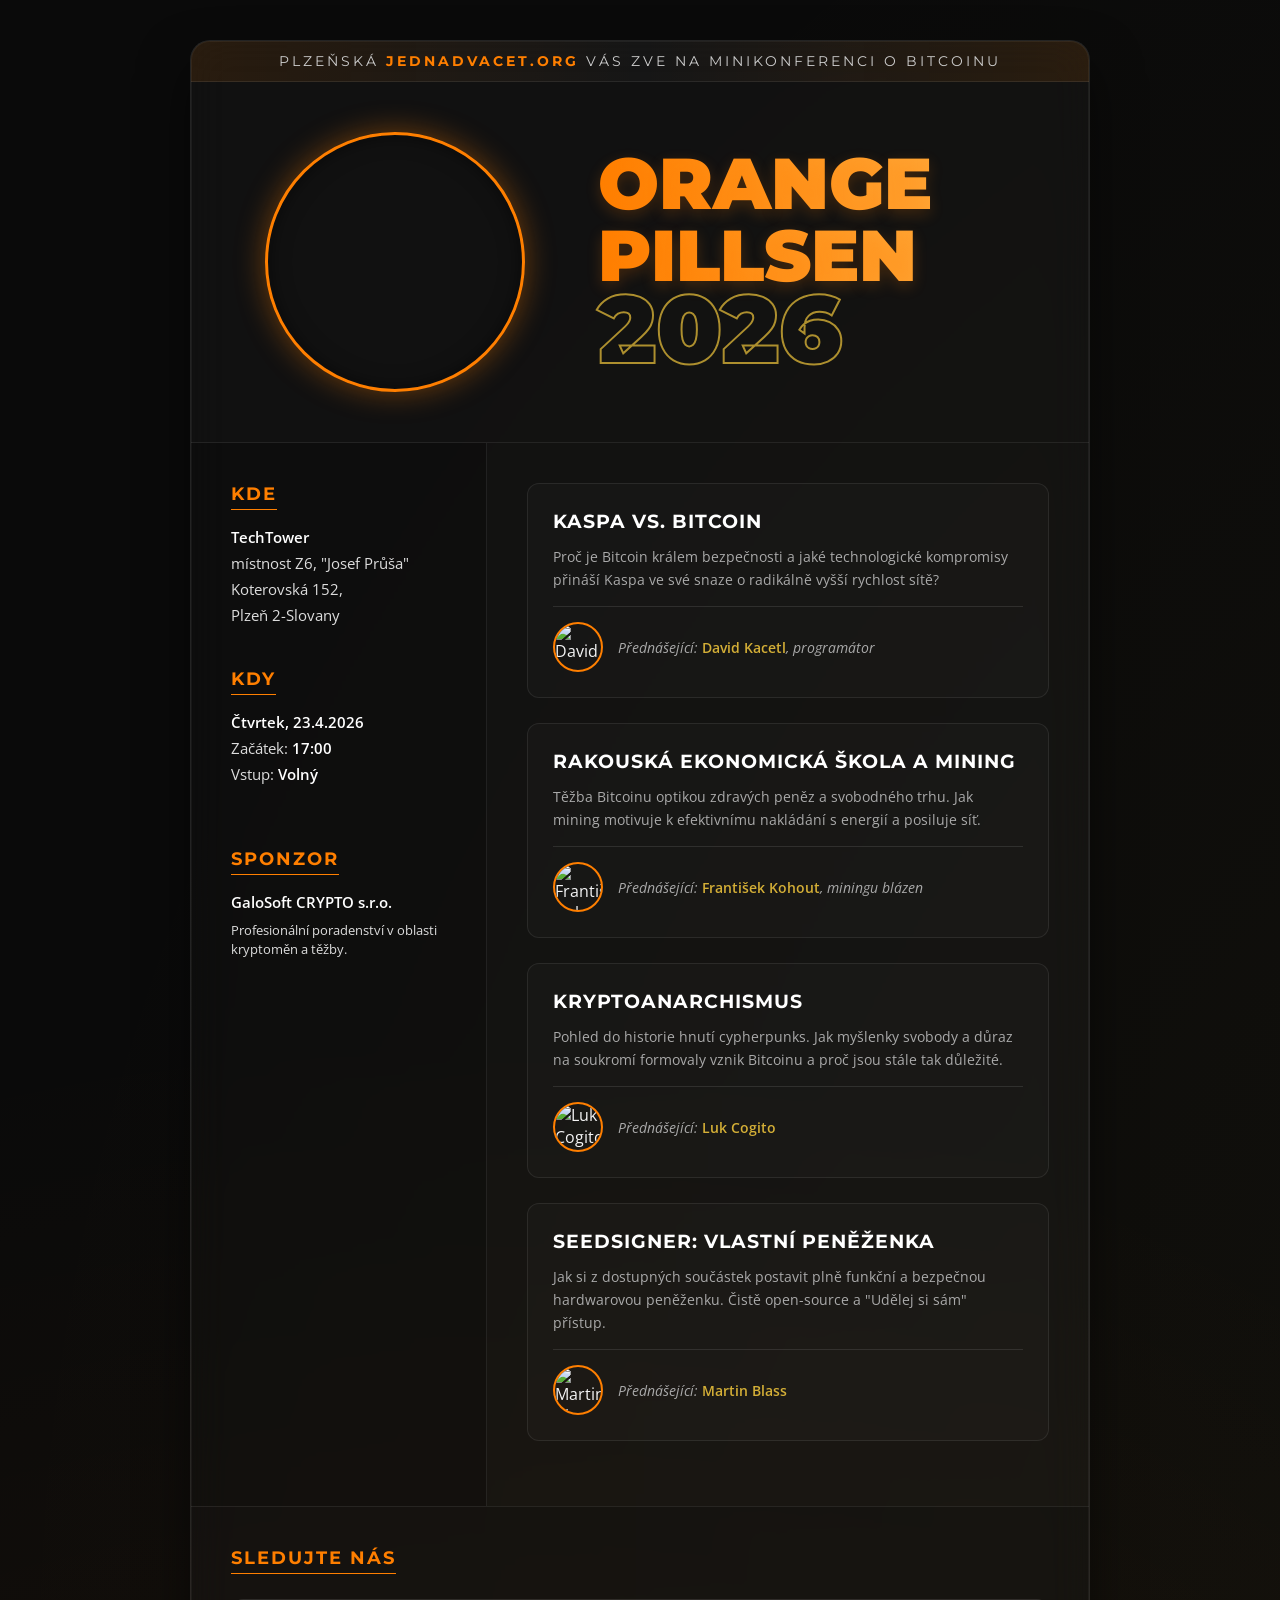
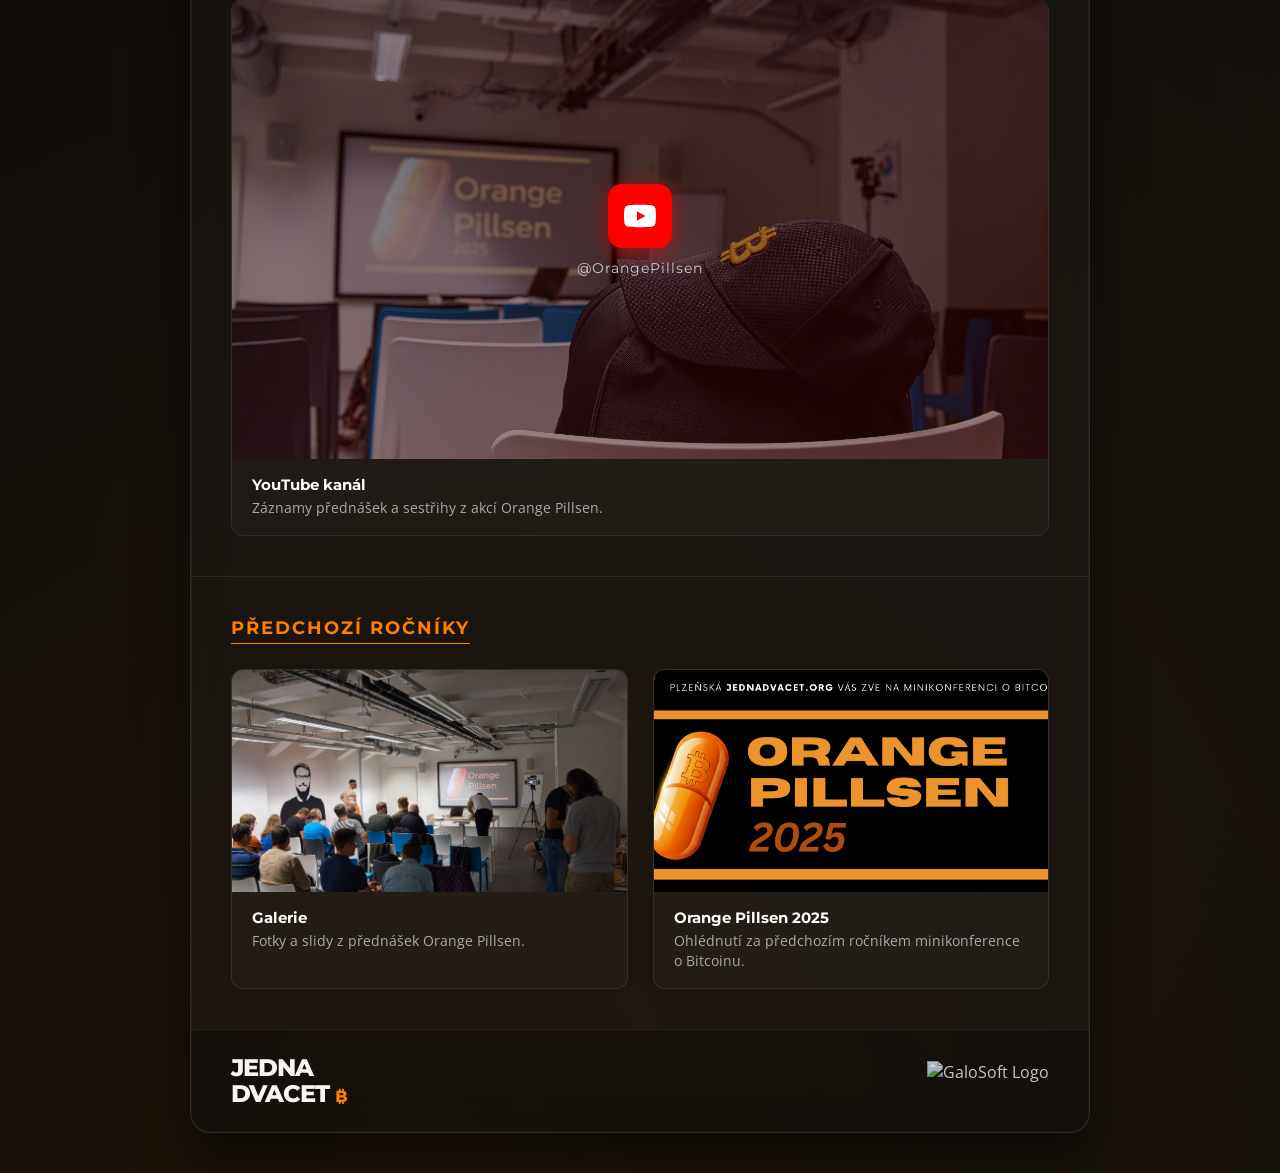
==== index.html @ 7982386f "fix typo in session title: "KASPA V.S. BITCOIN" -> "KASPA VS. BITCOIN"" ====
<!DOCTYPE html>
<html lang="cs">

<head>
    <meta charset="UTF-8">
    <meta name="viewport" content="width=device-width, initial-scale=1.0">
    <title>Orange Pillsen 2026</title>
    <link
        href="https://fonts.googleapis.com/css2?family=Montserrat:wght@400;700;800;900&family=Open+Sans:wght@400;600&display=swap"
        rel="stylesheet">
    <style>
        * {
            box-sizing: border-box;
            margin: 0;
            padding: 0;
        }

        :root {
            --bg-dark: #0a0a0a;
            --accent-orange: #FF7F00;
            --accent-glow: rgba(255, 127, 0, 0.4);
            --accent-gold: #D4AF37;
            --text-light: #f5f5f5;
            --text-muted: #aaaaaa;
            --glass-bg: rgba(255, 255, 255, 0.03);
            --glass-border: rgba(255, 255, 255, 0.08);
        }

        body {
            font-family: 'Open Sans', sans-serif;
            background-color: var(--bg-dark);
            color: var(--text-light);
            display: flex;
            justify-content: center;
            align-items: center;
            min-height: 100vh;
            /* Jemný animovaný background */
            background: radial-gradient(circle at 15% 50%, rgba(255, 127, 0, 0.08), transparent 50%),
                radial-gradient(circle at 85% 30%, rgba(212, 175, 55, 0.05), transparent 50%),
                var(--bg-dark);
            background-size: 200% 200%;
            animation: bg-shift 15s ease infinite alternate;
        }

        @keyframes bg-shift {
            0% {
                background-position: 0% 50%;
            }

            100% {
                background-position: 100% 50%;
            }
        }

        /* Kontejner s plynulým nástupem */
        .poster-container {
            width: 100%;
            max-width: 900px;
            margin: 40px 20px;
            background: var(--glass-bg);
            backdrop-filter: blur(20px);
            -webkit-backdrop-filter: blur(20px);
            border: 1px solid var(--glass-border);
            border-radius: 20px;
            box-shadow: 0 25px 50px rgba(0, 0, 0, 0.5), 0 0 0 1px rgba(255, 255, 255, 0.05) inset;
            overflow: hidden;
            animation: fade-in-up 1s cubic-bezier(0.16, 1, 0.3, 1) both;
        }

        @keyframes fade-in-up {
            from {
                opacity: 0;
                transform: translateY(30px);
            }

            to {
                opacity: 1;
                transform: translateY(0);
            }
        }

        /* --- HLAVIČKA --- */
        .top-bar {
            background: linear-gradient(90deg, rgba(255, 127, 0, 0.1) 0%, rgba(255, 255, 255, 0.02) 50%, rgba(255, 127, 0, 0.1) 100%);
            border-bottom: 1px solid var(--glass-border);
            text-align: center;
            padding: 12px 0;
            font-family: 'Montserrat', sans-serif;
            font-size: 0.85rem;
            letter-spacing: 3px;
            text-transform: uppercase;
            color: #ccc;
        }

        .top-bar strong {
            color: var(--accent-orange);
        }

        /* --- HERO SECTIONS --- */
        .hero-section {
            padding: 50px 40px;
            display: flex;
            align-items: center;
            position: relative;
            border-bottom: 1px solid var(--glass-border);
        }

        .hero-logo {
            flex: 0 0 40%;
            display: flex;
            justify-content: center;
            position: relative;
        }

        .hero-logo video {
            width: 100%;
            max-width: 260px;
            aspect-ratio: 1;
            border-radius: 50%;
            /* Kruhové video působí luxusněji */
            border: 3px solid var(--accent-orange);
            object-fit: cover;
            box-shadow: 0 0 30px var(--accent-glow), inset 0 0 20px rgba(0, 0, 0, 0.5);
            animation: pulse-glow 3s infinite alternate;
        }

        @keyframes pulse-glow {
            0% {
                box-shadow: 0 0 20px rgba(255, 127, 0, 0.3);
            }

            100% {
                box-shadow: 0 0 40px rgba(255, 127, 0, 0.6);
            }
        }

        .hero-text {
            flex: 0 0 60%;
            padding-left: 40px;
        }

        .hero-text h1 {
            font-family: 'Montserrat', sans-serif;
            font-size: 4.5rem;
            font-weight: 900;
            line-height: 1;
            text-transform: uppercase;
            background: linear-gradient(to right, #FF7F00, #ffb347);
            -webkit-background-clip: text;
            -webkit-text-fill-color: transparent;
            text-shadow: 0px 5px 15px rgba(255, 127, 0, 0.2);
            margin-bottom: -10px;
        }

        .hero-text h2 {
            font-family: 'Montserrat', sans-serif;
            font-size: 6rem;
            font-weight: 900;
            color: transparent;
            -webkit-text-stroke: 2px var(--accent-gold);
            line-height: 1;
            opacity: 0.8;
        }

        /* --- OBSAH --- */
        .content-section {
            display: flex;
            padding: 0;
        }

        /* --- LEVÝ SLOUPEC --- */
        .sidebar {
            flex: 0 0 33%;
            padding: 40px;
            background: rgba(0, 0, 0, 0.2);
            border-right: 1px solid var(--glass-border);
        }

        .info-block {
            margin-bottom: 40px;
        }

        .info-block h3 {
            font-family: 'Montserrat', sans-serif;
            font-size: 1.1rem;
            color: var(--accent-orange);
            letter-spacing: 2px;
            margin-bottom: 15px;
            display: inline-block;
            border-bottom: 1px solid var(--accent-orange);
            padding-bottom: 5px;
        }

        .info-block p {
            font-size: 0.95rem;
            line-height: 1.7;
            color: #ddd;
        }

        .info-block strong {
            color: #fff;
            font-weight: 600;
        }

        /* --- PRAVÝ SLOUPEC --- */
        .main-content {
            flex: 0 0 67%;
            padding: 40px;
        }

        .session {
            background: rgba(255, 255, 255, 0.02);
            border: 1px solid var(--glass-border);
            border-radius: 12px;
            padding: 25px;
            margin-bottom: 25px;
            display: flex;
            align-items: flex-start;
            transition: transform 0.3s ease, background 0.3s ease, box-shadow 0.3s ease;
            cursor: default;
        }

        .session:hover {
            transform: translateY(-5px);
            background: rgba(255, 255, 255, 0.05);
            box-shadow: 0 10px 20px rgba(0, 0, 0, 0.3), 0 0 15px rgba(255, 127, 0, 0.1);
        }

        .session-text-content {
            flex: 1;
        }

        .session-text-content h3 {
            font-family: 'Montserrat', sans-serif;
            font-size: 1.2rem;
            color: #fff;
            letter-spacing: 1px;
            margin-bottom: 12px;
        }

        .session-text-content p {
            font-size: 0.9rem;
            line-height: 1.6;
            color: var(--text-muted);
            margin-bottom: 15px;
        }

        .speaker-info {
            display: flex;
            align-items: center;
            justify-content: flex-start;
            border-top: 1px solid rgba(255, 255, 255, 0.1);
            padding-top: 15px;
        }

        .speaker-portrait {
            width: 50px;
            height: 50px;
            border-radius: 50%;
            object-fit: cover;
            border: 2px solid var(--accent-orange);
            margin-right: 15px;
        }

        .speaker-text {
            font-size: 0.85rem;
            color: #aaa;
            font-style: italic;
        }

        .speaker-text strong {
            font-style: normal;
            color: var(--accent-gold);
            font-weight: 600;
        }

        /* --- GALERIE --- */
        .gallery-section {
            border-top: 1px solid var(--glass-border);
            padding: 40px;
            background: rgba(0, 0, 0, 0.15);
        }

        .gallery-section h3 {
            font-family: 'Montserrat', sans-serif;
            font-size: 1.1rem;
            color: var(--accent-orange);
            letter-spacing: 2px;
            text-transform: uppercase;
            margin-bottom: 25px;
            display: inline-block;
            border-bottom: 1px solid var(--accent-orange);
            padding-bottom: 5px;
        }

        .gallery-grid {
            display: flex;
            gap: 25px;
            align-items: stretch;
            flex-wrap: wrap;
        }

        .gallery-card {
            flex: 1;
            min-width: 220px;
            background: rgba(255, 255, 255, 0.03);
            border: 1px solid var(--glass-border);
            border-radius: 12px;
            overflow: hidden;
            text-decoration: none;
            color: inherit;
            transition: transform 0.3s ease, box-shadow 0.3s ease, background 0.3s ease;
            display: flex;
            flex-direction: column;
        }

        .gallery-card:hover {
            transform: translateY(-5px);
            background: rgba(255, 255, 255, 0.06);
            box-shadow: 0 10px 25px rgba(0, 0, 0, 0.4), 0 0 15px rgba(255, 127, 0, 0.15);
        }

        .gallery-card-img {
            width: 100%;
            aspect-ratio: 16/9;
            object-fit: cover;
            object-position: top;
            display: block;
        }

        .gallery-card-link {
            width: 100%;
            aspect-ratio: 16/9;
            background: linear-gradient(135deg, #0a1a00 0%, #1a3300 100%);
            display: flex;
            flex-direction: column;
            justify-content: center;
            align-items: center;
            gap: 12px;
        }

        .gallery-icon {
            width: 64px;
            height: 64px;
            background: var(--accent-orange);
            border-radius: 14px;
            display: flex;
            justify-content: center;
            align-items: center;
            box-shadow: 0 4px 20px var(--accent-glow);
            transition: transform 0.3s, box-shadow 0.3s;
        }

        .gallery-card:hover .gallery-icon {
            transform: scale(1.1);
            box-shadow: 0 6px 28px rgba(255, 127, 0, 0.6);
        }

        .gallery-icon svg {
            width: 32px;
            height: 32px;
            fill: #fff;
        }

        .gallery-label {
            font-family: 'Montserrat', sans-serif;
            font-size: 0.85rem;
            color: #ccc;
            letter-spacing: 1px;
        }

        .gallery-card-yt {
            width: 100%;
            aspect-ratio: 16/9;
            background: linear-gradient(135deg, #1a0000 0%, #3a0000 100%);
            display: flex;
            flex-direction: column;
            justify-content: center;
            align-items: center;
            gap: 12px;
            position: relative;
            overflow: hidden;
        }

        .gallery-card-yt::before {
            content: "";
            position: absolute;
            top: 0;
            left: 0;
            width: 100%;
            height: 100%;
            background-image: url('2025/galerie/signal-2025-09-18-19-56-55-040-5.jpg');
            background-size: cover;
            background-position: center;
            opacity: 0.5;
            z-index: 0;
        }

        .gallery-card-yt > * {
            position: relative;
            z-index: 1;
        }

        .yt-icon {
            width: 64px;
            height: 64px;
            background: #FF0000;
            border-radius: 14px;
            display: flex;
            justify-content: center;
            align-items: center;
            box-shadow: 0 4px 20px rgba(255, 0, 0, 0.5);
            transition: transform 0.3s, box-shadow 0.3s;
        }

        .gallery-card:hover .yt-icon {
            transform: scale(1.1);
            box-shadow: 0 6px 28px rgba(255, 0, 0, 0.7);
        }

        .yt-icon svg {
            width: 32px;
            height: 32px;
            fill: #fff;
        }

        .yt-handle {
            font-family: 'Montserrat', sans-serif;
            font-size: 0.85rem;
            color: #ccc;
            letter-spacing: 1px;
        }

        .gallery-card-body {
            padding: 16px 20px;
            flex: 1;
        }

        .gallery-card-body p {
            font-size: 0.85rem;
            color: var(--text-muted);
            line-height: 1.5;
        }

        .gallery-card-body strong {
            font-family: 'Montserrat', sans-serif;
            font-size: 0.95rem;
            color: #fff;
            display: block;
            margin-bottom: 4px;
        }

        /* --- PATIČKA --- */
        .footer {
            background: rgba(0, 0, 0, 0.4);
            border-top: 1px solid var(--glass-border);
            padding: 25px 40px;
            display: flex;
            justify-content: space-between;
            align-items: center;
        }

        .footer-logo-text {
            font-family: 'Montserrat', sans-serif;
            font-weight: 800;
            font-size: 1.5rem;
            letter-spacing: -1px;
            line-height: 1.1;
        }

        .sponsor-logo {
            height: 40px;
            opacity: 0.8;
            transition: opacity 0.3s;
        }

        .sponsor-logo:hover {
            opacity: 1;
            filter: drop-shadow(0 0 5px rgba(255, 255, 255, 0.5));
        }

        @media (max-width: 768px) {
            .content-section {
                flex-direction: column;
            }

            .hero-section {
                flex-direction: column;
                text-align: center;
            }

            .hero-logo {
                margin-bottom: 30px;
            }

            .hero-text {
                padding-left: 0;
            }

            .hero-text h1 {
                font-size: 3.5rem;
            }

            .hero-text h2 {
                font-size: 4.5rem;
            }
        }
    </style>
</head>

<body>

    <div class="poster-container">

        <div class="top-bar">
            PLZEŇSKÁ <strong>JEDNADVACET.ORG</strong> VÁS ZVE NA MINIKONFERENCI O BITCOINU
        </div>

        <div class="hero-section">
            <div class="hero-logo">
                <video autoplay loop muted playsinline>
                    <source src="2026/Orange_pillsen_loop.mp4" type="video/mp4">
                </video>
            </div>

            <div class="hero-text">
                <h1>ORANGE<br>PILLSEN</h1>
                <h2>2026</h2>
            </div>
        </div>

        <div class="content-section">
            <div class="sidebar">
                <div class="info-block">
                    <h3>KDE</h3>
                    <p><strong>TechTower</strong></p>
                    <p>místnost Z6, "Josef Průša"</p>
                    <p>Koterovská 152,</p>
                    <p>Plzeň 2-Slovany</p>
                </div>

                <div class="info-block">
                    <h3>KDY</h3>
                    <p><strong>Čtvrtek, 23.4.2026</strong></p>
                    <p>Začátek: <strong>17:00</strong></p>
                    <p>Vstup: <strong>Volný</strong></p>
                </div>

                <div class="info-block" style="margin-top: 60px;">
                    <h3>SPONZOR</h3>
                    <p style="color: #fff; font-weight: 600; margin-bottom: 5px;">GaloSoft CRYPTO s.r.o.</p>
                    <p style="font-size: 0.8rem; line-height: 1.5;">Profesionální poradenství v oblasti kryptoměn a
                        těžby.</p>
                </div>
            </div>

            <div class="main-content">

                <div class="session" style="animation: fade-in-up 1s 0.2s both;">
                    <div class="session-text-content">
                        <h3>KASPA VS. BITCOIN</h3>
                        <p>Proč je Bitcoin králem bezpečnosti a jaké technologické kompromisy přináší Kaspa ve své snaze
                            o radikálně vyšší rychlost sítě?</p>
                        <div class="speaker-info">
                            <img src="2026/david_kacetl.jpg" alt="David Kacetl" class="speaker-portrait">
                            <div class="speaker-text">Přednášející: <strong>David Kacetl</strong>, programátor</div>
                        </div>
                    </div>
                </div>

                <div class="session" style="animation: fade-in-up 1s 0.4s both;">
                    <div class="session-text-content">
                        <h3>RAKOUSKÁ EKONOMICKÁ ŠKOLA A MINING</h3>
                        <p>Těžba Bitcoinu optikou zdravých peněz a svobodného trhu. Jak mining motivuje k efektivnímu
                            nakládání s energií a posiluje síť.</p>
                        <div class="speaker-info">
                            <img src="2026/franta_kohout_linked_in.jpg" alt="František Kohout" class="speaker-portrait">
                            <div class="speaker-text">Přednášející: <strong>František Kohout</strong>, miningu blázen
                            </div>
                        </div>
                    </div>
                </div>

                <div class="session" style="animation: fade-in-up 1s 0.6s both;">
                    <div class="session-text-content">
                        <h3>KRYPTOANARCHISMUS</h3>
                        <p>Pohled do historie hnutí cypherpunks. Jak myšlenky svobody a důraz na soukromí formovaly
                            vznik Bitcoinu a proč jsou stále tak důležité.</p>
                        <div class="speaker-info">
                            <img src="2026/luk_cogito.jpg" alt="Luk Cogito" class="speaker-portrait">
                            <div class="speaker-text">Přednášející: <strong>Luk Cogito</strong></div>
                        </div>
                    </div>
                </div>

                <div class="session" style="animation: fade-in-up 1s 0.8s both;">
                    <div class="session-text-content">
                        <h3>SEEDSIGNER: VLASTNÍ PENĚŽENKA</h3>
                        <p>Jak si z dostupných součástek postavit plně funkční a bezpečnou hardwarovou peněženku. Čistě
                            open-source a "Udělej si sám" přístup.</p>
                        <div class="speaker-info">
                            <img src="2026/Martin_blass.jpg" alt="Martin Blass" class="speaker-portrait">
                            <div class="speaker-text">Přednášející: <strong>Martin Blass</strong></div>
                        </div>
                    </div>
                </div>

            </div>
        </div>

        <!-- SLEDUJTE NÁS -->
        <div class="gallery-section">
            <h3>Sledujte nás</h3>
            <div class="gallery-grid">

                <!-- YouTube kanál -->
                <a href="https://www.youtube.com/@OrangePillsen" class="gallery-card">
                    <div class="gallery-card-yt">
                        <div class="yt-icon">
                            <svg viewBox="0 0 24 24" xmlns="http://www.w3.org/2000/svg">
                                <path d="M23.5 6.2a3 3 0 0 0-2.1-2.1C19.5 3.6 12 3.6 12 3.6s-7.5 0-9.4.5A3 3 0 0 0 .5 6.2C0 8.1 0 12 0 12s0 3.9.5 5.8a3 3 0 0 0 2.1 2.1c1.9.5 9.4.5 9.4.5s7.5 0 9.4-.5a3 3 0 0 0 2.1-2.1C24 15.9 24 12 24 12s0-3.9-.5-5.8zM9.7 15.5V8.5l6.3 3.5-6.3 3.5z" />
                            </svg>
                        </div>
                        <span class="yt-handle">@OrangePillsen</span>
                    </div>
                    <div class="gallery-card-body">
                        <strong>YouTube kanál</strong>
                        <p>Záznamy přednášek a sestřihy z akcí Orange Pillsen.</p>
                    </div>
                </a>

            </div>
        </div>

        <!-- PŘEDCHOZÍ ROČNÍKY -->
        <div class="gallery-section">
            <h3>Předchozí ročníky</h3>
            <div class="gallery-grid">

                <!-- Galerie -->
                <a href="2026/galerie.html" class="gallery-card">
                    <img src="2025/galerie/signal-2025-09-18-19-56-55-040-3.jpg" alt="Galerie" class="gallery-card-img">
                    <div class="gallery-card-body">
                        <strong>Galerie</strong>
                        <p>Fotky a slidy z přednášek Orange Pillsen.</p>
                    </div>
                </a>

                <!-- Předchozí ročník -->
                <a href="2025/OrangePilsen2025.html" target="_blank" rel="noopener" class="gallery-card">
                    <img src="2026/orange_pillsen_2025.png" alt="Orange Pillsen 2025" class="gallery-card-img">
                    <div class="gallery-card-body">
                        <strong>Orange Pillsen 2025</strong>
                        <p>Ohlédnutí za předchozím ročníkem minikonference o Bitcoinu.</p>
                    </div>
                </a>

            </div>
        </div>

        <div class="footer">
            <div class="footer-logo-text">
                JEDNA<br>DVACET <span style="color:var(--accent-orange); font-size:1rem;">₿</span>
            </div>
            <img src="2026/galosoft_logo.svg" alt="GaloSoft Logo" class="sponsor-logo"
                onerror="this.onerror=null; this.src='2026/galosoft_logo.jpg';">
        </div>

    </div>

</body>

</html>
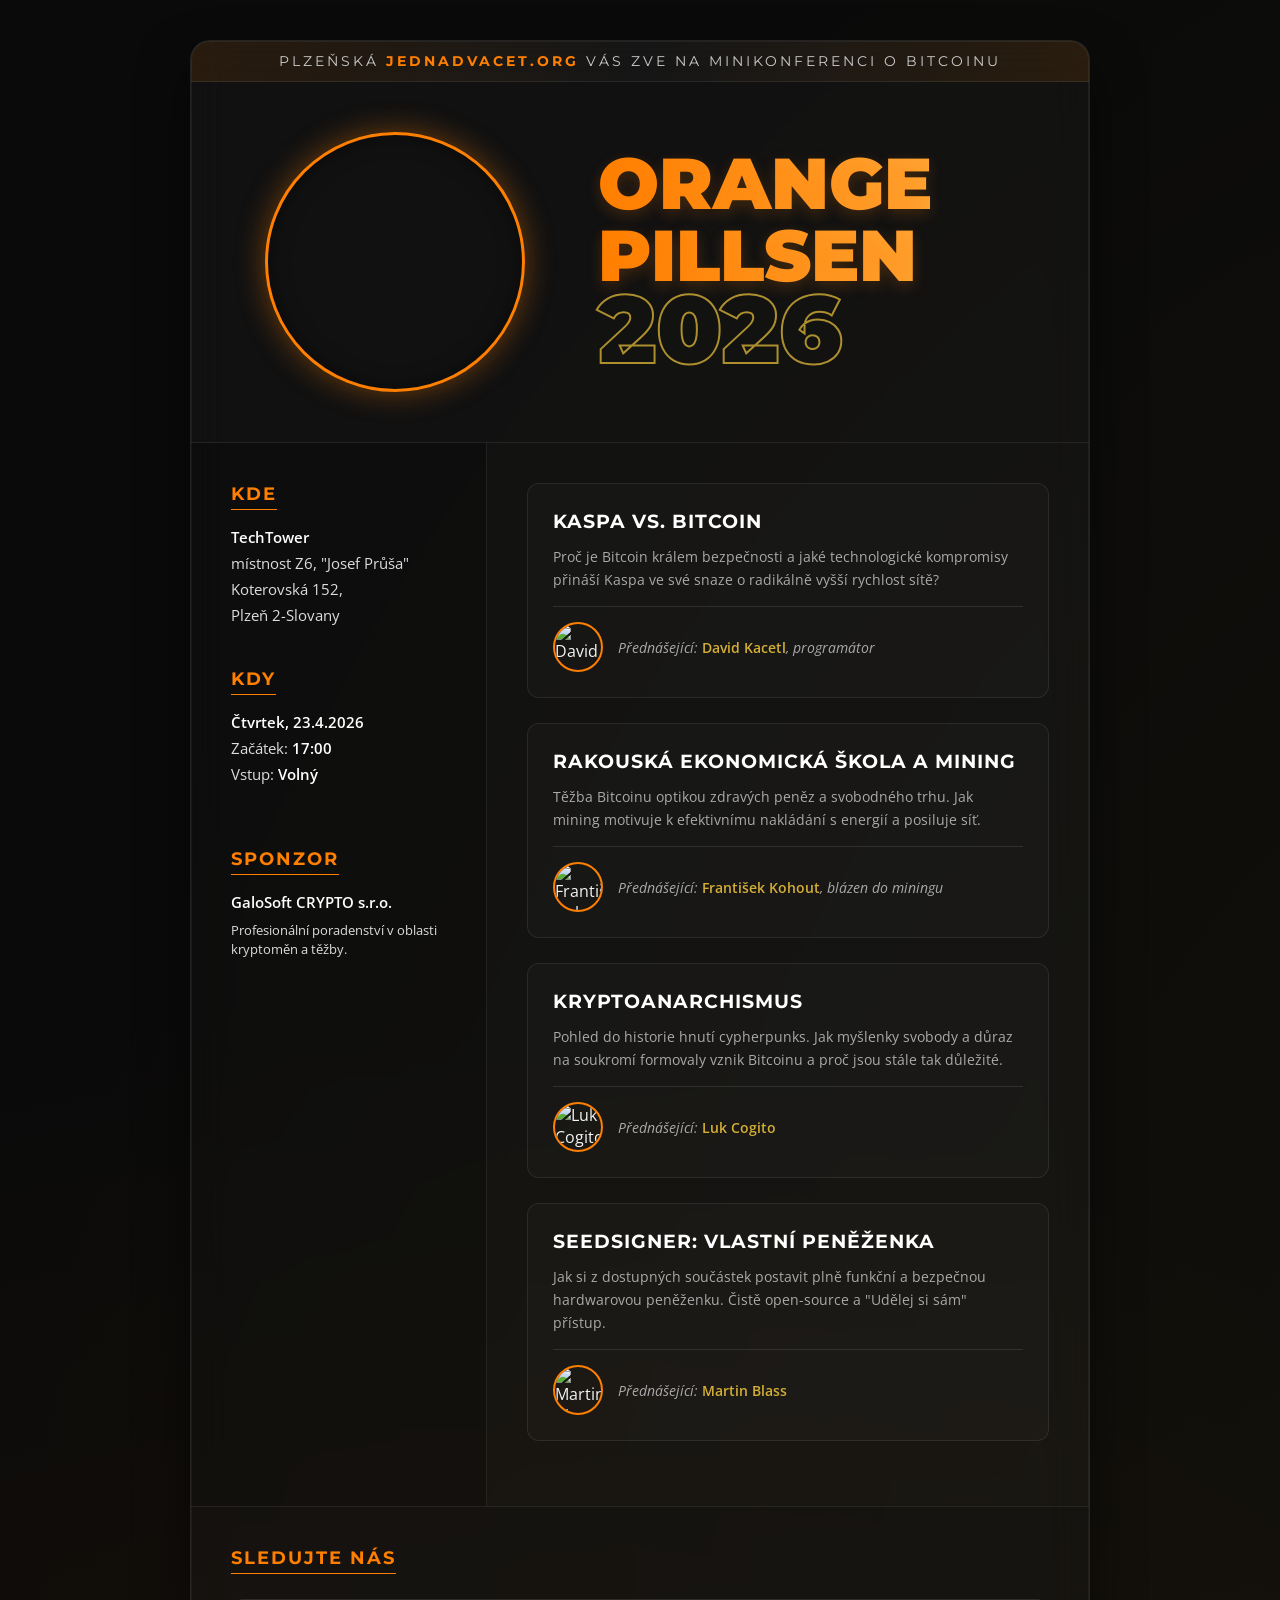
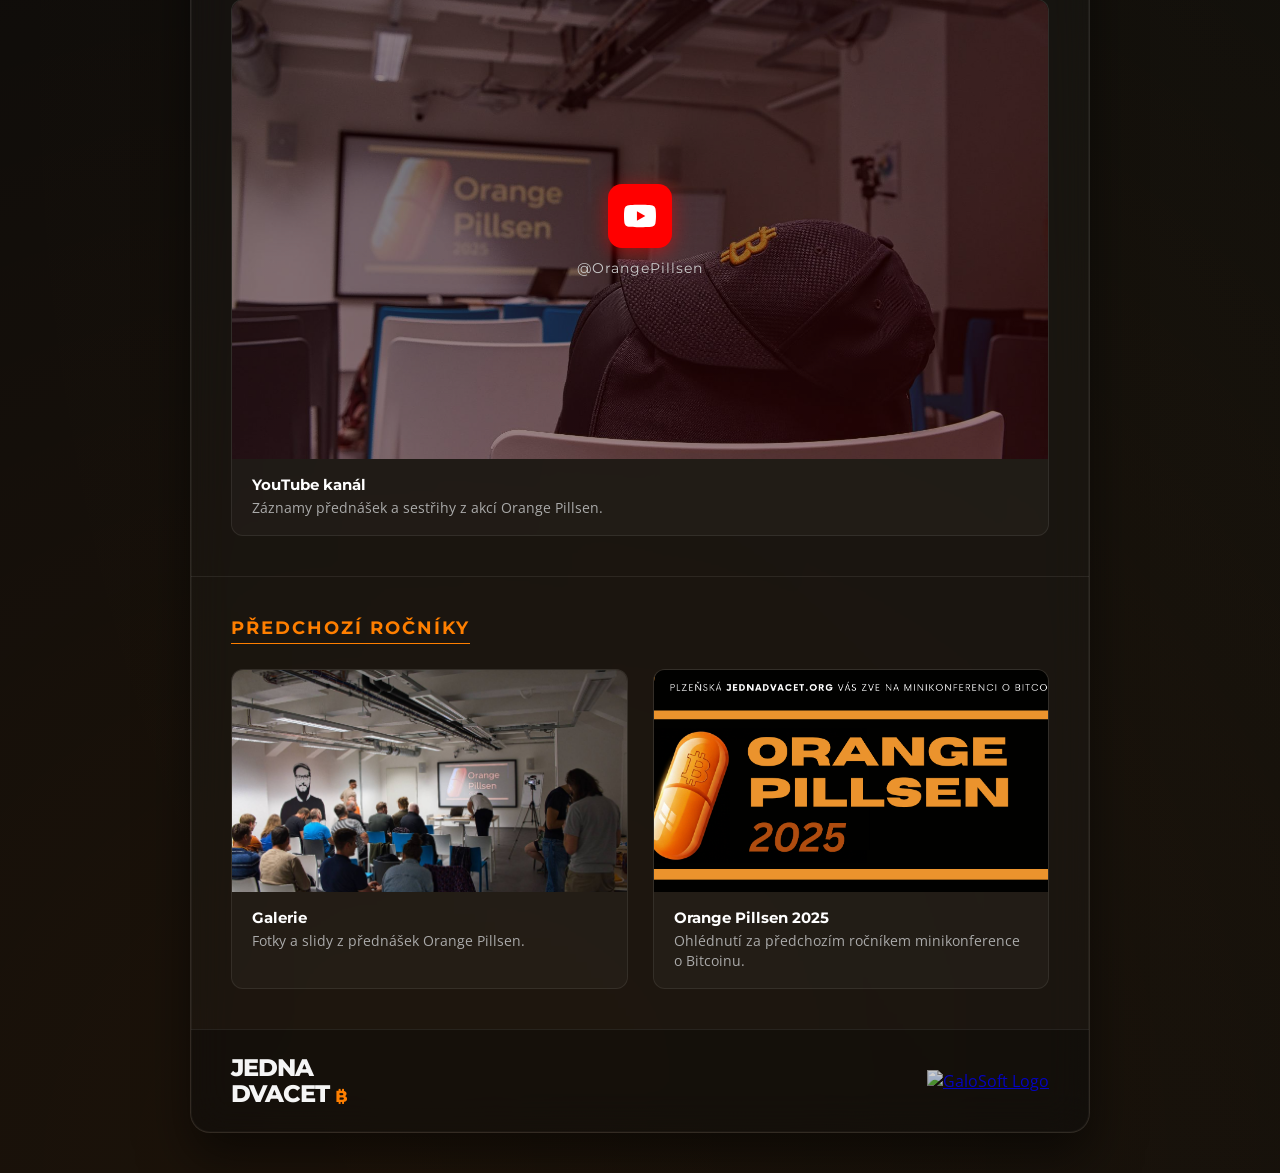
==== commit 4799af79: "Přidání odkazů na jednadvacet.org do hlavičky a patičky" ====
--- a/index.html
+++ b/index.html
@@ -65,6 +65,7 @@
             box-shadow: 0 25px 50px rgba(0, 0, 0, 0.5), 0 0 0 1px rgba(255, 255, 255, 0.05) inset;
             overflow: hidden;
             animation: fade-in-up 1s cubic-bezier(0.16, 1, 0.3, 1) both;
+            min-width: 380px;
         }
 
         @keyframes fade-in-up {
@@ -513,7 +514,7 @@
     <div class="poster-container">
 
         <div class="top-bar">
-            PLZEŇSKÁ <strong>JEDNADVACET.ORG</strong> VÁS ZVE NA MINIKONFERENCI O BITCOINU
+            PLZEŇSKÁ <a href="https://jednadvacet.org/" target="_blank" rel="noopener" style="text-decoration: none; color: inherit;"><strong>JEDNADVACET.ORG</strong></a> VÁS ZVE NA MINIKONFERENCI O BITCOINU
         </div>
 
         <div class="hero-section">
@@ -548,7 +549,9 @@
 
                 <div class="info-block" style="margin-top: 60px;">
                     <h3>SPONZOR</h3>
-                    <p style="color: #fff; font-weight: 600; margin-bottom: 5px;">GaloSoft CRYPTO s.r.o.</p>
+                    <a href="https://www.galosoft.cz/cs/crypto" target="_blank" rel="noopener" style="text-decoration: none;">
+                        <p style="color: #fff; font-weight: 600; margin-bottom: 5px;">GaloSoft CRYPTO s.r.o.</p>
+                    </a>
                     <p style="font-size: 0.8rem; line-height: 1.5;">Profesionální poradenství v oblasti kryptoměn a
                         těžby.</p>
                 </div>
@@ -575,7 +578,7 @@
                             nakládání s energií a posiluje síť.</p>
                         <div class="speaker-info">
                             <img src="2026/franta_kohout_linked_in.jpg" alt="František Kohout" class="speaker-portrait">
-                            <div class="speaker-text">Přednášející: <strong>František Kohout</strong>, miningu blázen
+                            <div class="speaker-text">Přednášející: <strong>František Kohout</strong>, blázen do miningu
                             </div>
                         </div>
                     </div>
@@ -659,11 +662,15 @@
         </div>
 
         <div class="footer">
-            <div class="footer-logo-text">
-                JEDNA<br>DVACET <span style="color:var(--accent-orange); font-size:1rem;">₿</span>
-            </div>
-            <img src="2026/galosoft_logo.svg" alt="GaloSoft Logo" class="sponsor-logo"
-                onerror="this.onerror=null; this.src='2026/galosoft_logo.jpg';">
+            <a href="https://jednadvacet.org/" target="_blank" rel="noopener" style="text-decoration: none; color: inherit;">
+                <div class="footer-logo-text">
+                    JEDNA<br>DVACET <span style="color:var(--accent-orange); font-size:1rem;">₿</span>
+                </div>
+            </a>
+            <a href="https://www.galosoft.cz/cs/crypto" target="_blank" rel="noopener">
+                <img src="2026/galosoft_logo.svg" alt="GaloSoft Logo" class="sponsor-logo"
+                    onerror="this.onerror=null; this.src='2026/galosoft_logo.jpg';">
+            </a>
         </div>
 
     </div>
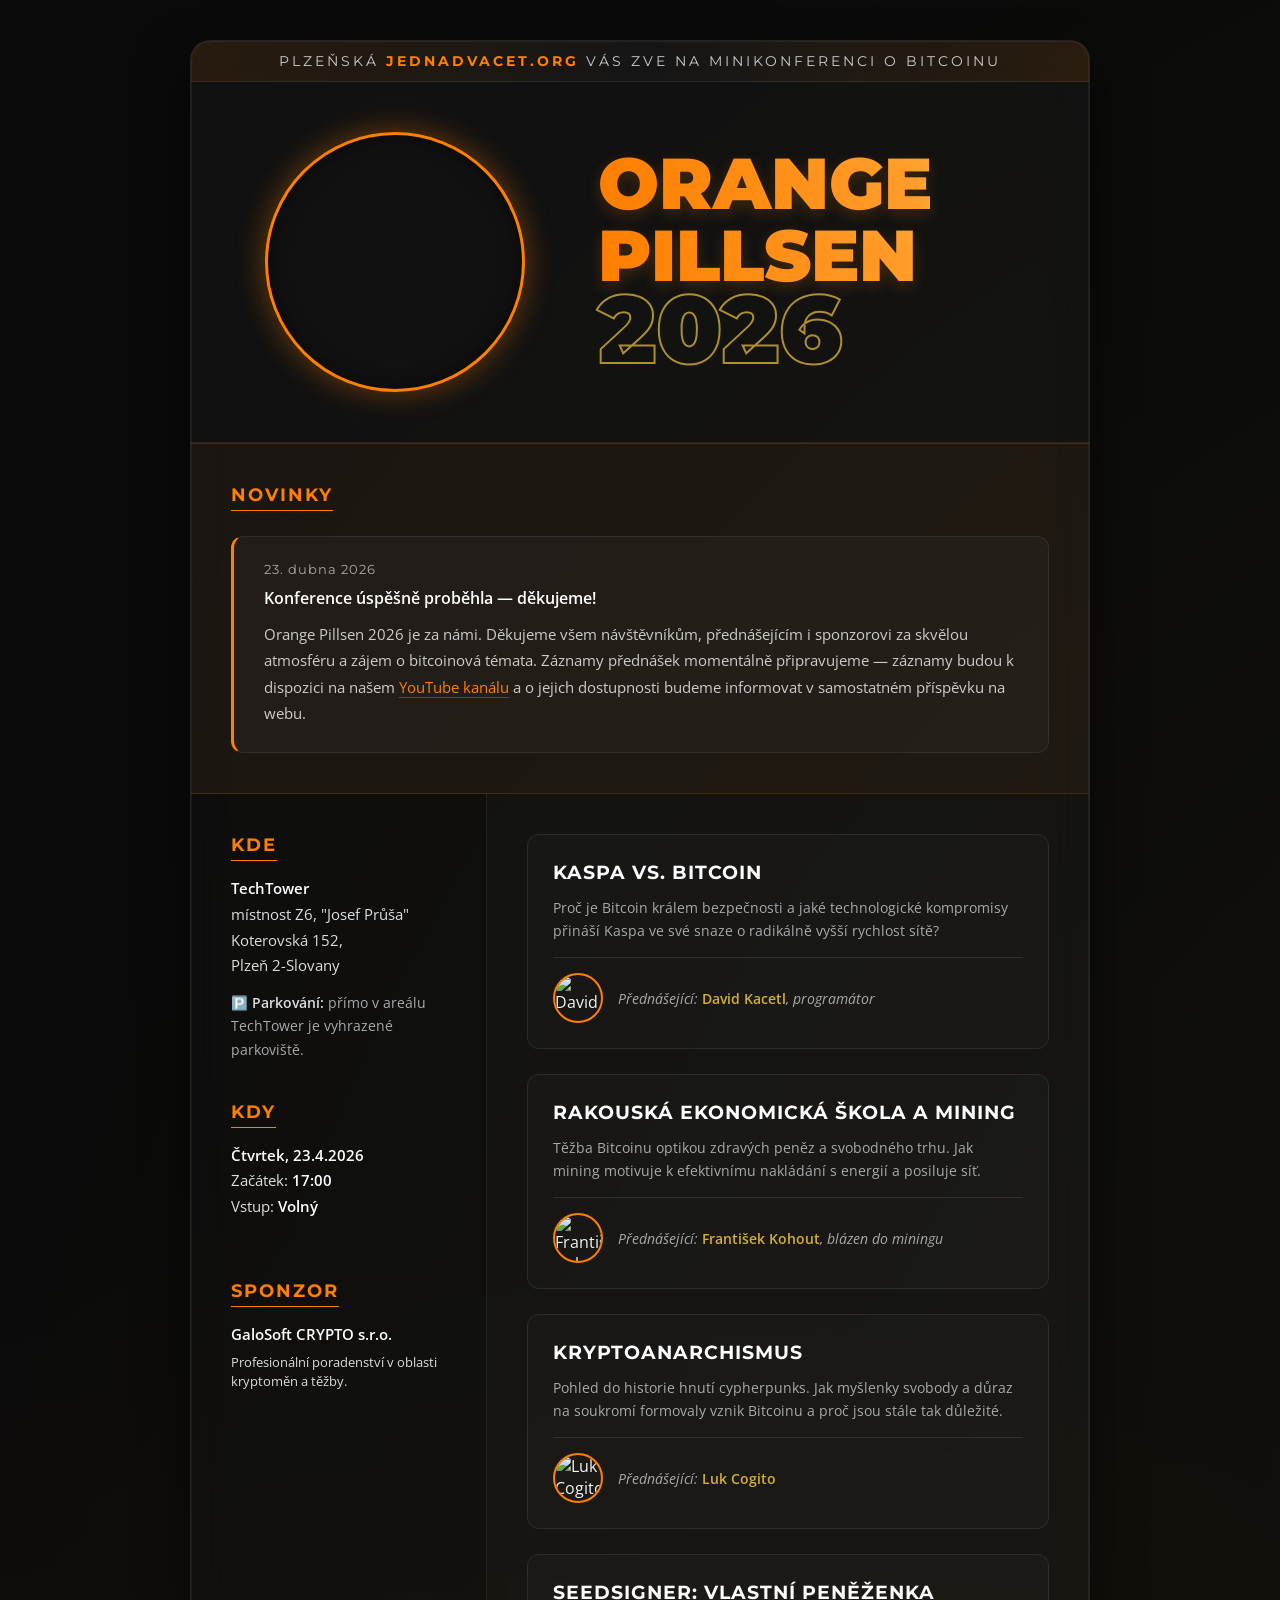
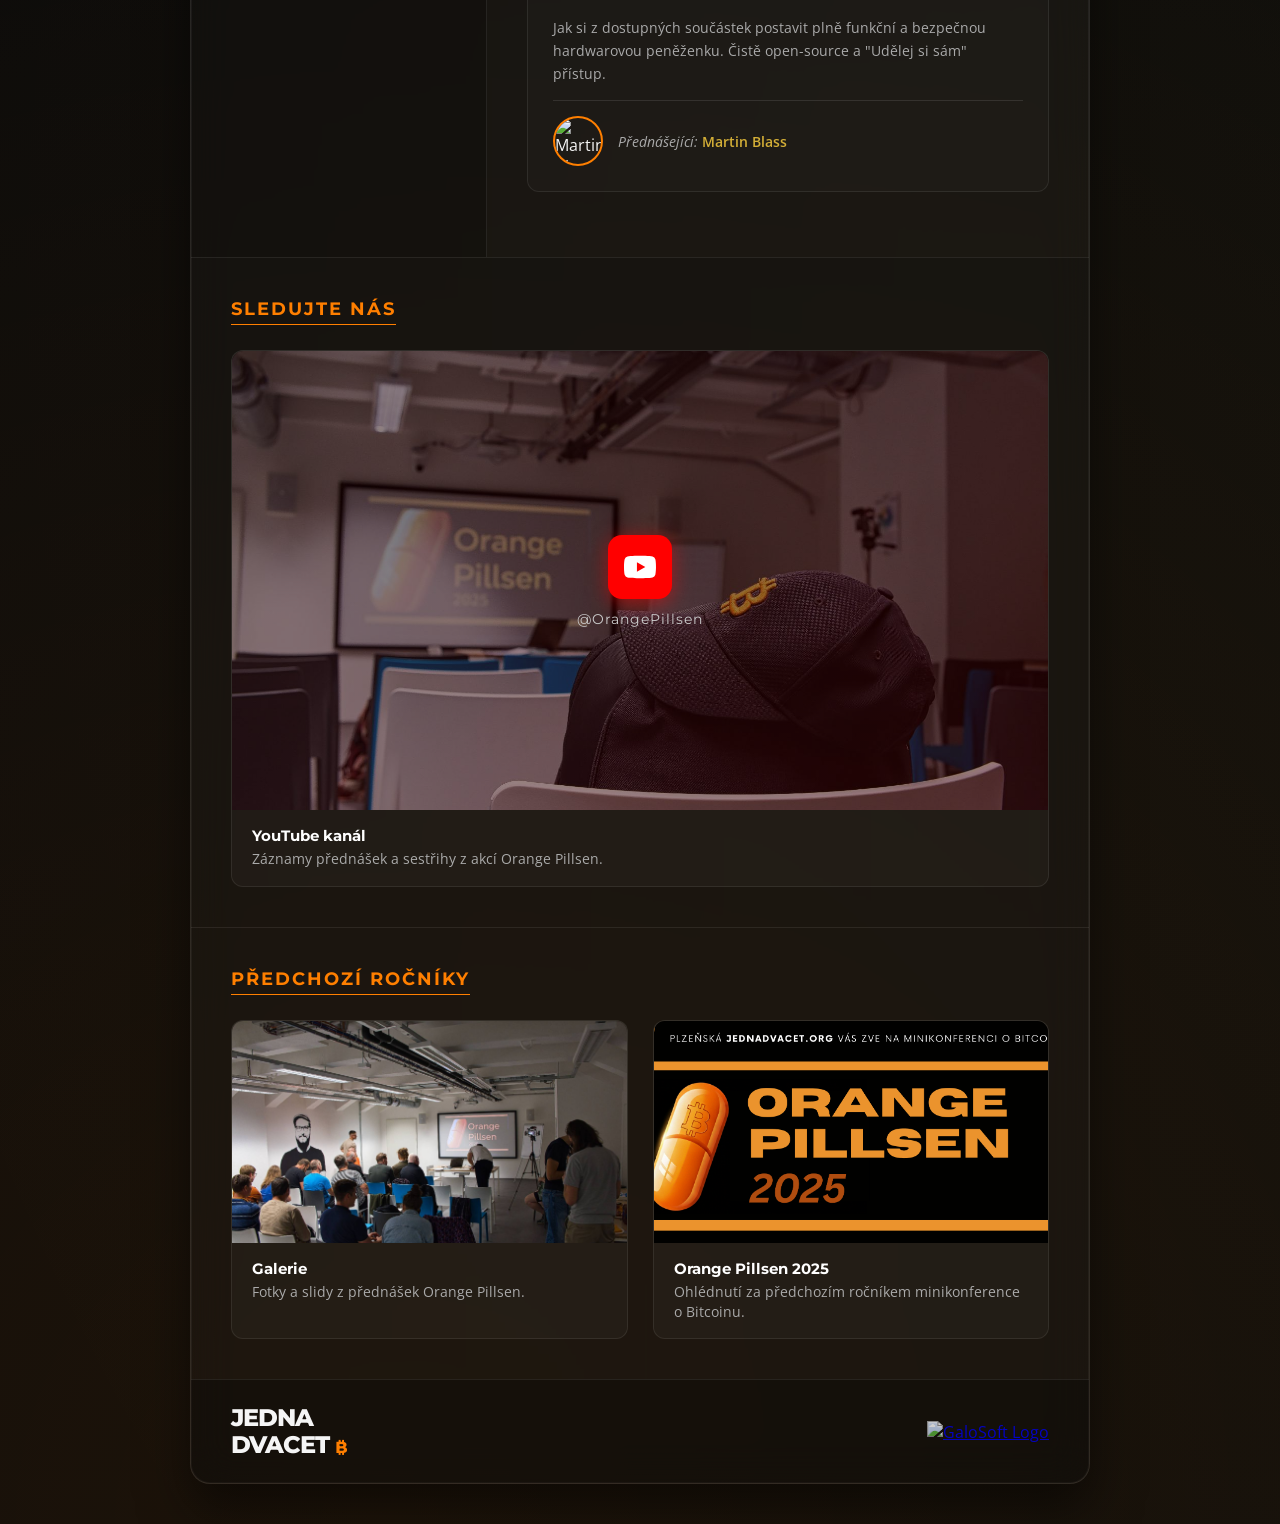
==== commit cacf4220: "novinky & parkovani - pridal jsem sekci novinky se zpravou o probehnuvsi konferenci - k mistu konani" ====
--- a/index.html
+++ b/index.html
@@ -470,7 +470,7 @@
         }
 
         .sponsor-logo {
-            height: 40px;
+            height: 30px;
             opacity: 0.8;
             transition: opacity 0.3s;
         }
@@ -527,6 +527,20 @@
             <div class="hero-text">
                 <h1>ORANGE<br>PILLSEN</h1>
                 <h2>2026</h2>
+            </div>
+        </div>
+
+        <!-- NOVINKY -->
+        <div class="gallery-section" style="background: rgba(255, 127, 0, 0.04); border-top: 1px solid rgba(255, 127, 0, 0.2); border-bottom: 1px solid rgba(255, 127, 0, 0.2);">
+            <h3>Novinky</h3>
+            <div style="background: rgba(255, 255, 255, 0.03); border: 1px solid var(--glass-border); border-left: 3px solid var(--accent-orange); border-radius: 12px; padding: 25px 30px;">
+                <p style="font-family: 'Montserrat', sans-serif; font-size: 0.8rem; color: var(--text-muted); letter-spacing: 1px; margin-bottom: 10px;">23. dubna 2026</p>
+                <p style="font-size: 1rem; font-weight: 600; color: #fff; margin-bottom: 12px;">Konference úspěšně proběhla &mdash; děkujeme!</p>
+                <p style="font-size: 0.92rem; line-height: 1.8; color: #ccc;">
+                    Orange Pillsen 2026 je za námi. Děkujeme všem návštěvníkům, přednášejícím i sponzorovi za skvělou atmosféru a zájem o bitcoinová témata.
+                    Záznamy přednášek momentálně připravujeme &mdash; záznamy budou k dispozici na našem <a href="https://www.youtube.com/@OrangePillsen" target="_blank" rel="noopener" style="color: var(--accent-orange); text-decoration: none; border-bottom: 1px solid rgba(255,127,0,0.4);">YouTube kanálu</a>
+                    a o jejich dostupnosti budeme informovat v samostatném příspěvku na webu.
+                </p>
             </div>
         </div>
 
@@ -538,6 +552,7 @@
                     <p>místnost Z6, "Josef Průša"</p>
                     <p>Koterovská 152,</p>
                     <p>Plzeň 2-Slovany</p>
+                    <p style="margin-top: 12px; font-size: 0.85rem; color: var(--text-muted);">🅿️ <strong style="color: #ddd;">Parkování:</strong> přímo v areálu TechTower je vyhrazené parkoviště.</p>
                 </div>
 
                 <div class="info-block">
@@ -661,6 +676,7 @@
             </div>
         </div>
 
+
         <div class="footer">
             <a href="https://jednadvacet.org/" target="_blank" rel="noopener" style="text-decoration: none; color: inherit;">
                 <div class="footer-logo-text">
@@ -668,8 +684,7 @@
                 </div>
             </a>
             <a href="https://www.galosoft.cz/cs/crypto" target="_blank" rel="noopener">
-                <img src="2026/galosoft_logo.svg" alt="GaloSoft Logo" class="sponsor-logo"
-                    onerror="this.onerror=null; this.src='2026/galosoft_logo.jpg';">
+                <img src="2026/galosoft_logo.svg" alt="GaloSoft Logo" class="sponsor-logo" />
             </a>
         </div>
 
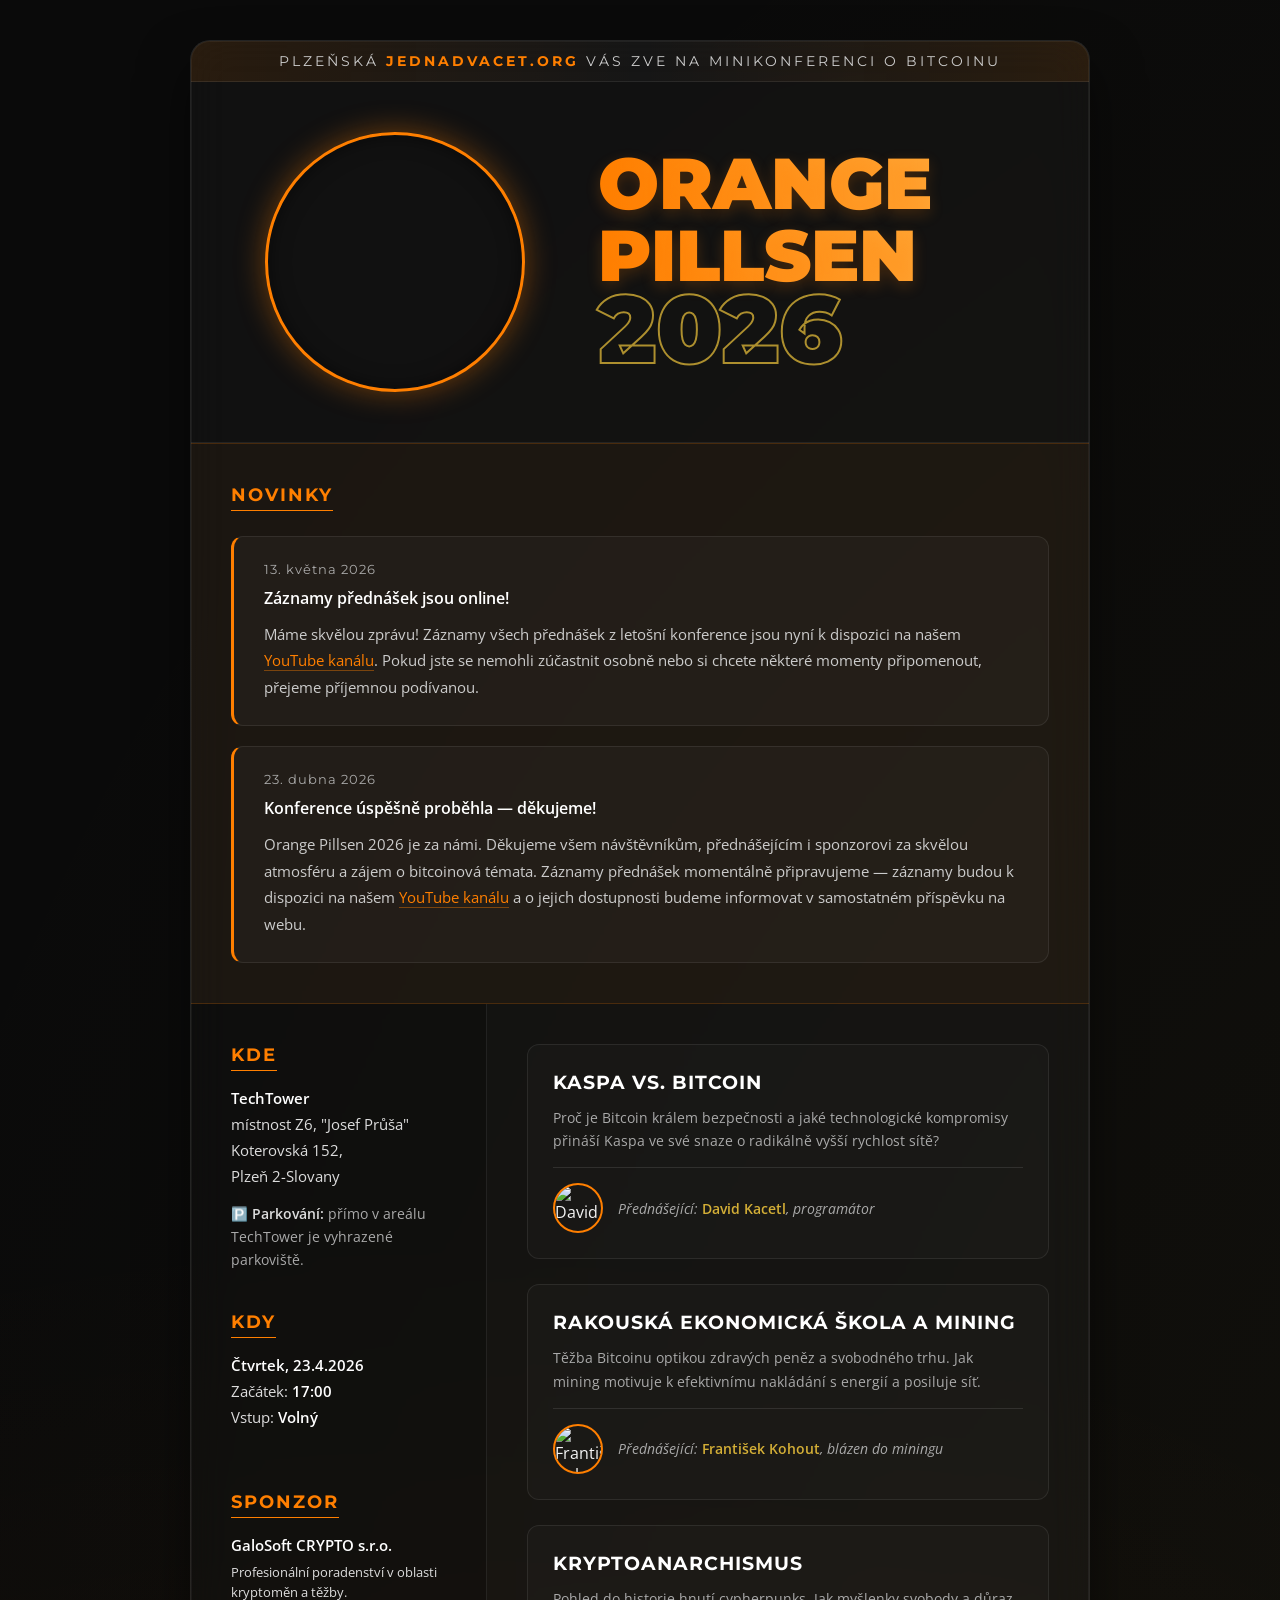
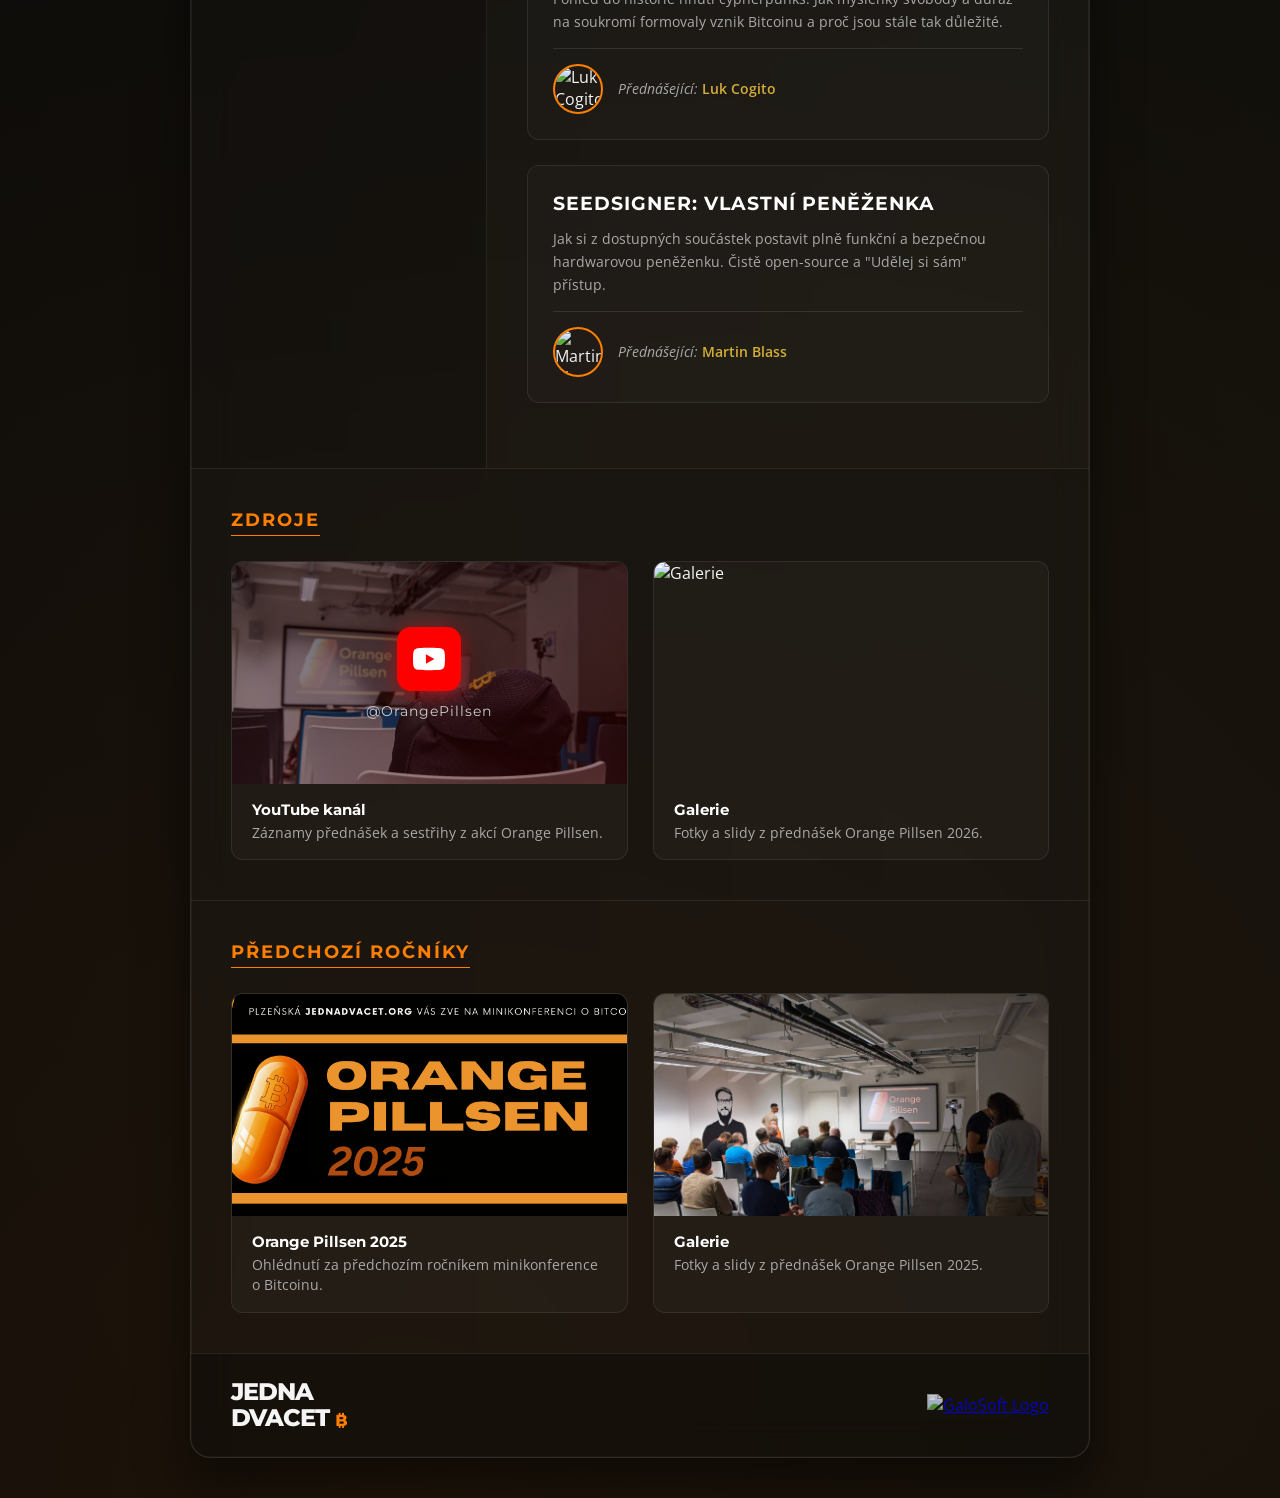
==== commit 80201bdd: "add announcement for lecture recordings with link to YouTube channel" ====
--- a/index.html
+++ b/index.html
@@ -533,6 +533,14 @@
         <!-- NOVINKY -->
         <div class="gallery-section" style="background: rgba(255, 127, 0, 0.04); border-top: 1px solid rgba(255, 127, 0, 0.2); border-bottom: 1px solid rgba(255, 127, 0, 0.2);">
             <h3>Novinky</h3>
+            <div style="background: rgba(255, 255, 255, 0.03); border: 1px solid var(--glass-border); border-left: 3px solid var(--accent-orange); border-radius: 12px; padding: 25px 30px; margin-bottom: 20px;">
+                <p style="font-family: 'Montserrat', sans-serif; font-size: 0.8rem; color: var(--text-muted); letter-spacing: 1px; margin-bottom: 10px;">13. května 2026</p>
+                <p style="font-size: 1rem; font-weight: 600; color: #fff; margin-bottom: 12px;">Záznamy přednášek jsou online!</p>
+                <p style="font-size: 0.92rem; line-height: 1.8; color: #ccc;">
+                    Máme skvělou zprávu! Záznamy všech přednášek z letošní konference jsou nyní k dispozici na našem <a href="https://www.youtube.com/@OrangePillsen" target="_blank" rel="noopener" style="color: var(--accent-orange); text-decoration: none; border-bottom: 1px solid rgba(255,127,0,0.4);">YouTube kanálu</a>.
+                    Pokud jste se nemohli zúčastnit osobně nebo si chcete některé momenty připomenout, přejeme příjemnou podívanou.
+                </p>
+            </div>
             <div style="background: rgba(255, 255, 255, 0.03); border: 1px solid var(--glass-border); border-left: 3px solid var(--accent-orange); border-radius: 12px; padding: 25px 30px;">
                 <p style="font-family: 'Montserrat', sans-serif; font-size: 0.8rem; color: var(--text-muted); letter-spacing: 1px; margin-bottom: 10px;">23. dubna 2026</p>
                 <p style="font-size: 1rem; font-weight: 600; color: #fff; margin-bottom: 12px;">Konference úspěšně proběhla &mdash; děkujeme!</p>
@@ -628,7 +636,7 @@
 
         <!-- SLEDUJTE NÁS -->
         <div class="gallery-section">
-            <h3>Sledujte nás</h3>
+            <h3>Zdroje</h3>
             <div class="gallery-grid">
 
                 <!-- YouTube kanál -->
@@ -647,6 +655,16 @@
                     </div>
                 </a>
 
+                <!-- Galerie -->
+                <a href="2026/galerie.html" class="gallery-card">
+                    <img src="2026/galerie/DSCF2222.jpg" alt="Galerie" class="gallery-card-img">
+                    <div class="gallery-card-body">
+                        <strong>Galerie</strong>
+                        <p>Fotky a slidy z přednášek Orange Pillsen 2026.</p>
+                    </div>
+                </a>
+
+
             </div>
         </div>
 
@@ -654,15 +672,6 @@
         <div class="gallery-section">
             <h3>Předchozí ročníky</h3>
             <div class="gallery-grid">
-
-                <!-- Galerie -->
-                <a href="2026/galerie.html" class="gallery-card">
-                    <img src="2025/galerie/signal-2025-09-18-19-56-55-040-3.jpg" alt="Galerie" class="gallery-card-img">
-                    <div class="gallery-card-body">
-                        <strong>Galerie</strong>
-                        <p>Fotky a slidy z přednášek Orange Pillsen.</p>
-                    </div>
-                </a>
 
                 <!-- Předchozí ročník -->
                 <a href="2025/OrangePilsen2025.html" target="_blank" rel="noopener" class="gallery-card">
@@ -670,6 +679,15 @@
                     <div class="gallery-card-body">
                         <strong>Orange Pillsen 2025</strong>
                         <p>Ohlédnutí za předchozím ročníkem minikonference o Bitcoinu.</p>
+                    </div>
+                </a>
+
+                <!-- Galerie -->
+                <a href="2025/galerie.html" class="gallery-card">
+                    <img src="2025/galerie/signal-2025-09-18-19-56-55-040-3.jpg" alt="Galerie" class="gallery-card-img">
+                    <div class="gallery-card-body">
+                        <strong>Galerie</strong>
+                        <p>Fotky a slidy z přednášek Orange Pillsen 2025.</p>
                     </div>
                 </a>
 
